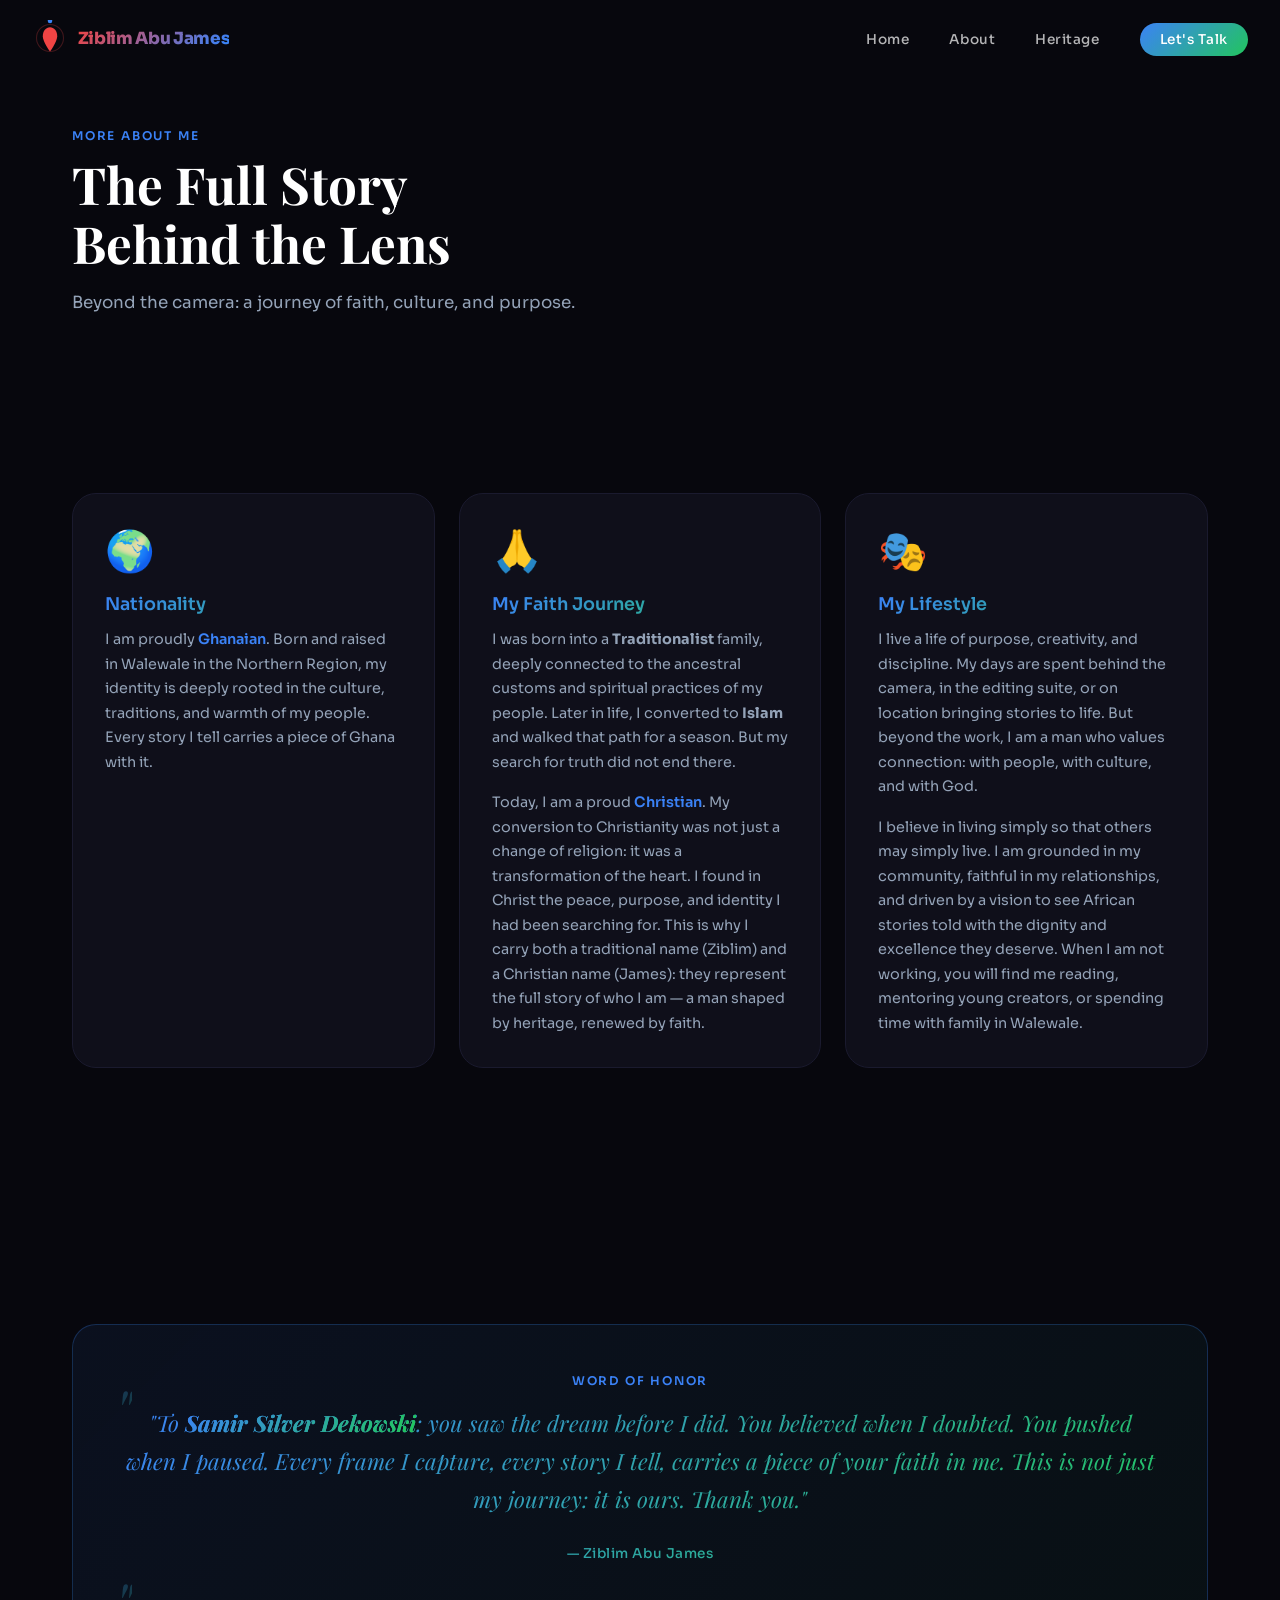
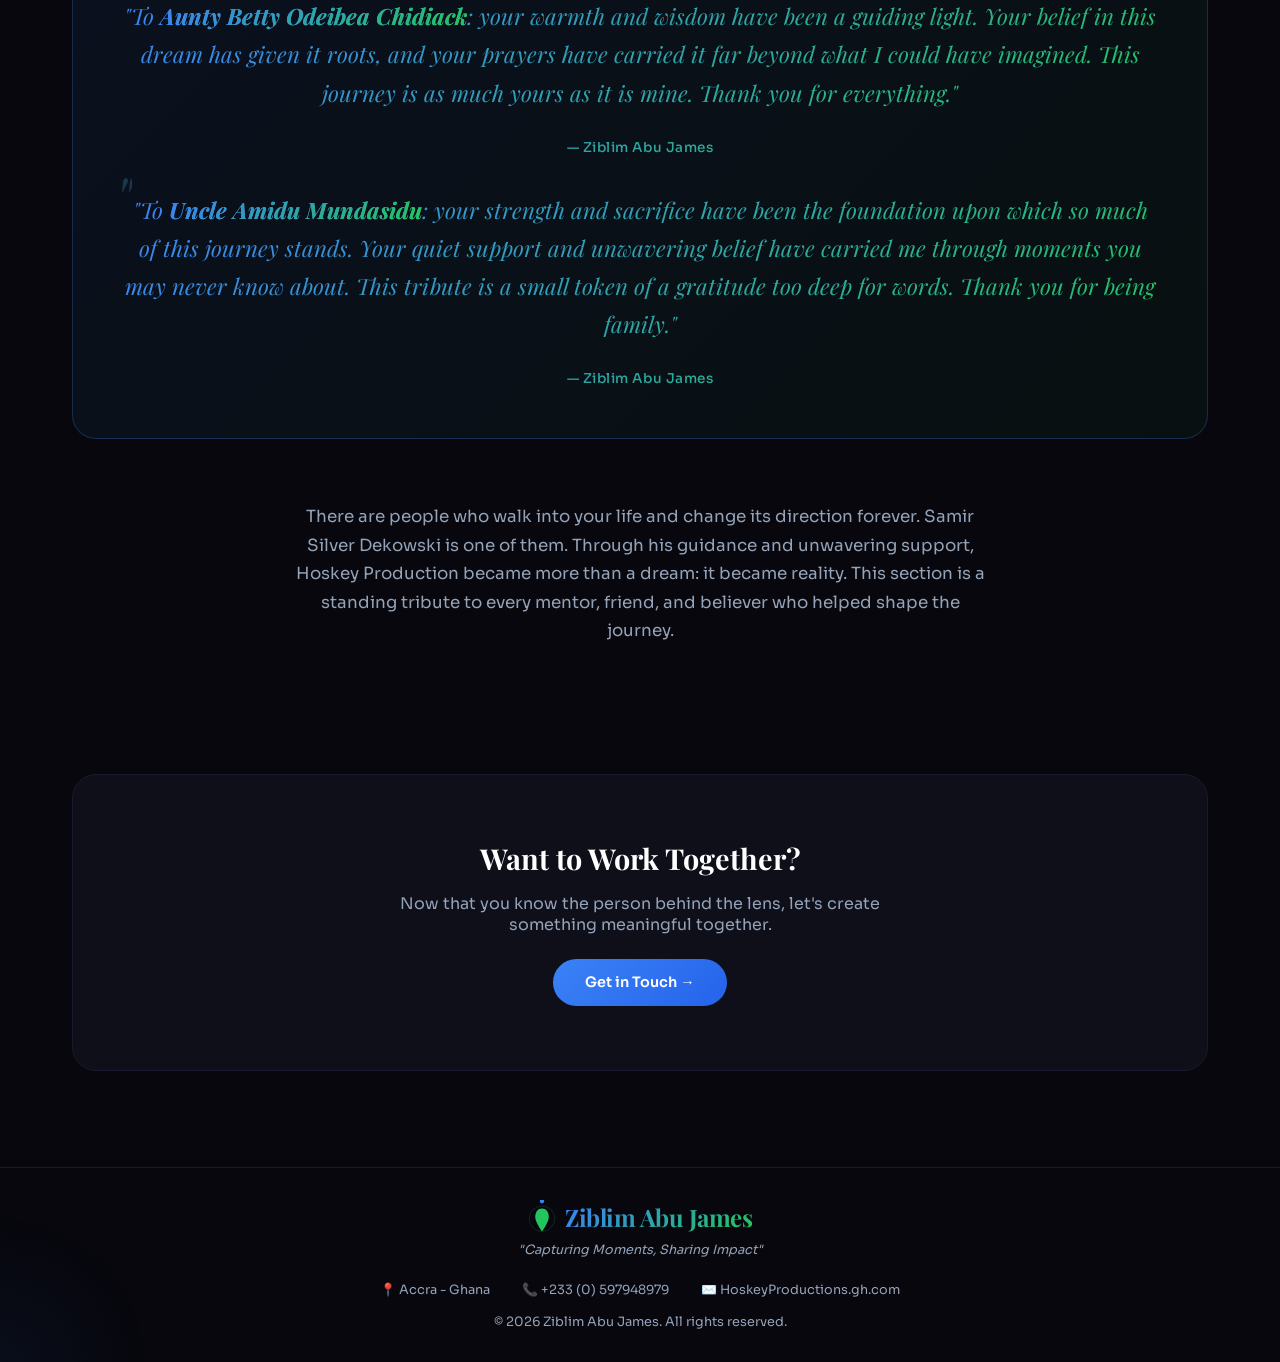
==== about.html @ c2a27b7a "Initial commit: Hoskey Portfolio - Ziblim Abu James" ====
<!doctype html>
<html lang="en">
  <head>
    <meta charset="UTF-8">
    <meta name="viewport" content="width=device-width, initial-scale=1.0">
    <title>More About Me — Ziblim Abu James</title>
    <link rel="preconnect" href="https://fonts.googleapis.com">
    <link rel="preconnect" href="https://fonts.gstatic.com" crossorigin>
    <link href="https://fonts.googleapis.com/css2?family=Sora:wght@300;400;500;600;700;800&family=Playfair+Display:ital,wght@0,400;0,500;0,600;0,700;0,800;1,500&display=swap" rel="stylesheet">
    <link rel="stylesheet" href="style.css">
  </head>
  <body>
    <nav id="navbar">
      <a href="index.html" class="rise-logo nav-logo">
        <svg viewBox="0 0 32 40" fill="none" xmlns="http://www.w3.org/2000/svg">
          <circle cx="16" cy="20" r="15" stroke="url(#g)" stroke-width="1.2" opacity="0.25"/>
          <path d="M16 35 C16 35 8 24 8 18 C8 12 11.5 8 16 8 C20.5 8 24 12 24 18 C24 24 16 35 16 35Z" fill="url(#g)"/>
          <path d="M16 8 L16 2" stroke="url(#g)" stroke-width="2" stroke-linecap="round"/>
          <circle cx="16" cy="1" r="2.5" fill="var(--brand-blue)"/>
          <defs>
            <linearGradient id="g" x1="16" y1="35" x2="16" y2="1">
              <stop offset="0%" stop-color="#1a1a2e" stop-opacity="0.3"/>
              <stop offset="40%" stop-color="#3b82f6" stop-opacity="0.6"/>
              <stop offset="80%" stop-color="#22c55e"/>
              <stop offset="100%" stop-color="#ef4444"/>
            </linearGradient>
          </defs>
        </svg>
        <span class="wordmark">Ziblim Abu James</span>
      </a>
      <ul class="nav-links" id="navLinks">
        <li><a href="index.html">Home</a></li>
        <li><a href="index.html#about">About</a></li>
        <li><a href="index.html#heritage">Heritage</a></li>
        <li><a href="index.html#contact" class="nav-cta">Let's Talk</a></li>
      </ul>
      <button class="hamburger" id="hamburger" aria-label="Menu">
        <span></span><span></span><span></span>
      </button>
    </nav>

    <section class="section" style="padding-top: 8rem">
      <div class="container">
        <p class="section-label reveal">More About Me</p>
        <h2 class="section-title reveal reveal-delay-1">
          The Full Story<br>Behind the Lens
        </h2>
        <p class="section-sub reveal reveal-delay-2">
          Beyond the camera: a journey of faith, culture, and purpose.
        </p>
      </div>
    </section>

    <section class="section pt-0">
      <div class="container">
        <div class="about-page-grid">
          <div class="about-page-card reveal">
            <div class="about-card-icon">🌍</div>
            <h3>Nationality</h3>
            <p>
              I am proudly <strong class="text-blue">Ghanaian</strong>. Born and
              raised in Walewale in the Northern Region, my identity is deeply
              rooted in the culture, traditions, and warmth of my people. Every
              story I tell carries a piece of Ghana with it.
            </p>
          </div>

          <div class="about-page-card reveal reveal-delay-1">
            <div class="about-card-icon">🙏</div>
            <h3>My Faith Journey</h3>
            <p>
              I was born into a <strong>Traditionalist</strong> family, deeply
              connected to the ancestral customs and spiritual practices of my
              people. Later in life, I converted to <strong>Islam</strong> and
              walked that path for a season. But my search for truth did not end
              there.
            </p>
            <p style="margin-top: 1rem">
              Today, I am a proud <strong class="text-blue">Christian</strong>.
              My conversion to Christianity was not just a change of religion: it
              was a transformation of the heart. I found in Christ the peace,
              purpose, and identity I had been searching for. This is why I carry
              both a traditional name (Ziblim) and a Christian name (James): they
              represent the full story of who I am — a man shaped by heritage,
              renewed by faith.
            </p>
          </div>

          <div class="about-page-card reveal reveal-delay-2">
            <div class="about-card-icon">🎭</div>
            <h3>My Lifestyle</h3>
            <p>
              I live a life of purpose, creativity, and discipline. My days are
              spent behind the camera, in the editing suite, or on location
              bringing stories to life. But beyond the work, I am a man who
              values connection: with people, with culture, and with God.
            </p>
            <p style="margin-top: 1rem">
              I believe in living simply so that others may simply live. I am
              grounded in my community, faithful in my relationships, and driven
              by a vision to see African stories told with the dignity and
              excellence they deserve. When I am not working, you will find me
              reading, mentoring young creators, or spending time with family in
              Walewale.
            </p>
          </div>
        </div>
      </div>
    </section>

    <section class="section honor-section">
      <div class="container">
        <div class="motto-banner reveal" style="border-color: rgba(59,130,246,0.25)">
          <p class="section-label" style="text-align:center;margin-bottom:1rem">Word of Honor</p>
          <blockquote>
            "To <span class="honor-highlight">Samir Silver Dekowski</span>: you saw the dream before I did. You
            believed when I doubted. You pushed when I paused. Every frame I
            capture, every story I tell, carries a piece of your faith in me.
            This is not just my journey: it is ours. Thank you."
            <cite style="margin-top:1.5rem">— Ziblim Abu James</cite>
          </blockquote>
          <blockquote style="margin-top:2rem">
            "To <span class="honor-highlight">Aunty Betty Odeibea Chidiack</span>: your warmth and wisdom
            have been a guiding light. Your belief in this dream has given it
            roots, and your prayers have carried it far beyond what I could
            have imagined. This journey is as much yours as it is mine.
            Thank you for everything."
            <cite style="margin-top:1.5rem">— Ziblim Abu James</cite>
          </blockquote>
          <blockquote style="margin-top:2rem">
            "To <span class="honor-highlight">Uncle Amidu Mundasidu</span>: your strength and sacrifice
            have been the foundation upon which so much of this journey stands.
            Your quiet support and unwavering belief have carried me through
            moments you may never know about. This tribute is a small token of
            a gratitude too deep for words. Thank you for being family."
            <cite style="margin-top:1.5rem">— Ziblim Abu James</cite>
          </blockquote>
        </div>
        <p class="section-sub" style="text-align:center;max-width:700px;margin:2rem auto 0">
          There are people who walk into your life and change its direction
          forever. Samir Silver Dekowski is one of them. Through his guidance
          and unwavering support, Hoskey Production became more than a dream:
          it became reality. This section is a standing tribute to every mentor,
          friend, and believer who helped shape the journey.
        </p>
      </div>
    </section>

    <section class="section pt-0">
      <div class="container">
        <div class="about-page-cta reveal">
          <h3>Want to Work Together?</h3>
          <p>
            Now that you know the person behind the lens, let's create
            something meaningful together.
          </p>
          <a href="index.html#contact" class="btn-primary" style="margin-top:1.5rem">Get in Touch →</a>
        </div>
      </div>
    </section>

    <footer>
      <div class="container">
        <div class="rise-logo rise-logo-footer flex-center mb-05">
          <svg viewBox="0 0 32 40" fill="none" xmlns="http://www.w3.org/2000/svg" style="width:28px;height:34px">
            <circle cx="16" cy="22" r="15" stroke="url(#gf)" stroke-width="1" opacity="0.2"/>
            <path d="M16 37 C16 37 8 26 8 20 C8 14 11.5 10 16 10 C20.5 10 24 14 24 20 C24 26 16 37 16 37Z" fill="url(#gf)"/>
            <path d="M16 10 L16 3" stroke="url(#gf)" stroke-width="2" stroke-linecap="round"/>
            <circle cx="16" cy="1.5" r="2.5" fill="var(--brand-blue)"/>
            <defs>
              <linearGradient id="gf" x1="16" y1="37" x2="16" y2="1.5">
                <stop offset="0%" stop-color="#1a1a2e"/>
                <stop offset="40%" stop-color="#3b82f6" stop-opacity="0.6"/>
                <stop offset="100%" stop-color="#22c55e"/>
              </linearGradient>
            </defs>
          </svg>
          <span class="wordmark">Ziblim Abu James</span>
        </div>
        <p style="font-style:italic;color:var(--text-muted);margin-bottom:1.5rem">"Capturing Moments, Sharing Impact"</p>
        <p style="display:flex;justify-content:center;gap:2rem;flex-wrap:wrap;margin-bottom:1rem">
          <span>📍 Accra - Ghana</span>
          <span>📞 +233 (0) 597948979</span>
          <span>✉️ HoskeyProductions.gh.com</span>
        </p>
        <p>© 2026 Ziblim Abu James. All rights reserved.</p>
      </div>
    </footer>

    <div class="cursor-glow" id="cursorGlow"></div>
    <script src="script.js"></script>
  </body>
</html>
---- style.css ----
* {
  margin: 0;
  padding: 0;
  box-sizing: border-box;
}
html {
  scroll-behavior: smooth;
  overflow-x: hidden;
}
body {
  font-family: "Sora", sans-serif;
  background: #07070d;
  color: #ffffff;
  overflow-x: hidden;
  -webkit-font-smoothing: antialiased;
}

:root {
  --brand-red: #ef4444;
  --brand-green: #22c55e;
  --brand-blue: #3b82f6;
  --accent: var(--brand-blue);
  --bg: #07070d;
  --card: #0f0f1a;
  --card-border: #1a1a2e;
  --text: #ffffff;
  --text-muted: #94a3b8;
}

::selection {
  background: rgba(59, 130, 246, 0.3);
  color: #fff;
}

.rise-logo {
  display: inline-flex;
  align-items: center;
  gap: 0.6rem;
  text-decoration: none;
}
.rise-logo svg {
  width: 36px;
  height: 36px;
  flex-shrink: 0;
}
.rise-logo .wordmark {
  font-weight: 800;
  font-size: 1.05rem;
  letter-spacing: -0.02em;
  background: linear-gradient(
    135deg,
    var(--brand-red),
    var(--brand-blue),
    var(--brand-green)
  );
  background-size: 200% 100%;
  -webkit-background-clip: text;
  -webkit-text-fill-color: transparent;
  animation: gradientShift 6s ease infinite;
}
.rise-logo-footer svg {
  width: 40px;
  height: 40px;
}
.rise-logo-footer .wordmark {
  font-size: 1.5rem;
  font-family: "Playfair Display", sans-serif;
  font-weight: 700;
  background: linear-gradient(135deg, var(--brand-blue), var(--brand-green));
  -webkit-background-clip: text;
  -webkit-text-fill-color: transparent;
}

::-webkit-scrollbar {
  width: 6px;
}
::-webkit-scrollbar-track {
  background: var(--bg);
}
::-webkit-scrollbar-thumb {
  background: var(--brand-blue);
  border-radius: 3px;
}

.container {
  width: 100%;
  max-width: 1200px;
  margin: 0 auto;
  padding: 0 2rem;
}

nav {
  position: fixed;
  top: 0;
  left: 0;
  right: 0;
  z-index: 1000;
  padding: 1.25rem 2rem;
  display: flex;
  align-items: center;
  justify-content: space-between;
  transition:
    background 0.4s ease,
    padding 0.4s ease,
    backdrop-filter 0.4s ease;
}
nav.scrolled {
  background: rgba(7, 7, 13, 0.92);
  backdrop-filter: blur(16px);
  padding: 0.85rem 2rem;
  box-shadow: 0 1px 0 rgba(255, 255, 255, 0.06);
}
.nav-logo {
  text-decoration: none;
}
.nav-links {
  display: flex;
  gap: 2.5rem;
  list-style: none;
  align-items: center;
}
.nav-links a {
  color: rgba(255, 255, 255, 0.7);
  text-decoration: none;
  font-size: 0.85rem;
  font-weight: 500;
  letter-spacing: 0.04em;
  transition: color 0.3s ease;
  position: relative;
}
.nav-links a::after {
  content: "";
  position: absolute;
  left: 0;
  bottom: -4px;
  width: 0;
  height: 2px;
  background: linear-gradient(
    90deg,
    var(--brand-red),
    var(--brand-blue),
    var(--brand-green)
  );
  transition: width 0.3s ease;
  border-radius: 2px;
}
.nav-links a:hover {
  color: #ffffff;
}
.nav-links a:hover::after {
  width: 100%;
}
.nav-cta {
  background: linear-gradient(135deg, var(--brand-blue), var(--brand-green));
  color: #ffffff !important;
  padding: 0.5rem 1.25rem;
  border-radius: 100px;
  font-weight: 600;
  font-size: 0.8rem;
  transition:
    transform 0.3s ease,
    box-shadow 0.3s ease;
}
.nav-cta:hover {
  transform: scale(1.05);
  box-shadow: 0 8px 32px rgba(59, 130, 246, 0.35);
}
.nav-cta::after {
  display: none !important;
}
.hamburger {
  display: none;
  flex-direction: column;
  gap: 5px;
  cursor: pointer;
  background: none;
  border: none;
  padding: 4px;
}
.hamburger span {
  width: 24px;
  height: 2px;
  background: #ffffff;
  border-radius: 2px;
  transition:
    transform 0.3s ease,
    opacity 0.3s ease;
}
.hamburger.open span:nth-child(1) {
  transform: translateY(7px) rotate(45deg);
}
.hamburger.open span:nth-child(2) {
  opacity: 0;
}
.hamburger.open span:nth-child(3) {
  transform: translateY(-7px) rotate(-45deg);
}

.hero {
  min-height: 100vh;
  display: flex;
  align-items: center;
  position: relative;
  overflow: hidden;
}
.hero::before {
  content: "";
  position: absolute;
  inset: 0;
  background:
    radial-gradient(
      circle at 70% 30%,
      rgba(239, 68, 68, 0.08) 0%,
      transparent 50%
    ),
    radial-gradient(
      circle at 30% 60%,
      rgba(34, 197, 94, 0.06) 0%,
      transparent 50%
    ),
    radial-gradient(
      circle at 50% 80%,
      rgba(59, 130, 246, 0.08) 0%,
      transparent 50%
    );
  pointer-events: none;
}
.hero-grid {
  position: absolute;
  inset: 0;
  overflow: hidden;
  pointer-events: none;
}
.hero-grid::before {
  content: "";
  position: absolute;
  top: 0;
  left: 0;
  right: 0;
  bottom: 0;
  background-image:
    linear-gradient(rgba(255, 255, 255, 0.02) 1px, transparent 1px),
    linear-gradient(90deg, rgba(255, 255, 255, 0.02) 1px, transparent 1px);
  background-size: 60px 60px;
}
.hero-bg-img {
  position: absolute;
  inset: 0;
  z-index: 0;
  background-size: cover;
  background-position: center;
  will-change: transform;
}
.hero-bg-img::after {
  content: "";
  position: absolute;
  inset: 0;
  background: radial-gradient(
    ellipse at center,
    transparent 25%,
    rgba(7, 7, 13, 0.9) 100%
  );
}
.hero-content {
  position: relative;
  z-index: 3;
  max-width: 1050px;
  padding: 4rem 3.5rem 3rem;
  backdrop-filter: blur(12px);
  -webkit-backdrop-filter: blur(12px);
  border-radius: 2rem;
  background: rgba(7, 7, 13, 0.15);
  border: 1px solid rgba(255, 255, 255, 0.08);
  margin: 5rem auto 0;
}
.hero-badge {
  display: inline-flex;
  align-items: center;
  gap: 0.5rem;
  background: rgba(239, 68, 68, 0.1);
  border: 1px solid rgba(239, 68, 68, 0.25);
  padding: 0.4rem 1rem;
  border-radius: 100px;
  font-size: 0.8rem;
  color: var(--brand-red);
  font-weight: 500;
  letter-spacing: 0.06em;
  margin-bottom: 2rem;
  animation: floatBadge 4s ease-in-out infinite;
}
.hero-badge span {
  width: 6px;
  height: 6px;
  background: var(--brand-red);
  border-radius: 50%;
}
.hero h1 {
  font-family: "Playfair Display", sans-serif;
  font-size: clamp(3rem, 7vw, 5.5rem);
  font-weight: 700;
  line-height: 1.08;
  margin-bottom: 1.5rem;
}
.hero h1 .highlight {
  background: linear-gradient(
    135deg,
    var(--brand-blue),
    var(--brand-green),
    var(--brand-red)
  );
  background-size: 200% 100%;
  -webkit-background-clip: text;
  -webkit-text-fill-color: transparent;
  animation: gradientShift 6s ease infinite;
}
.hero p {
  color: var(--text-muted);
  line-height: 1.7;
  max-width: 640px;
  margin-bottom: 2.5rem;
}
.hero-description {
  font-size: clamp(1.3rem, 2.5vw, 1.8rem);
  font-weight: 600;
  min-height: 3rem;
  color: #ffffff;
}
.hero-description + .hero-tagline {
  margin-top: 0.75rem;
}
.hero .hero-tagline {
  font-size: clamp(0.9rem, 1.3vw, 1rem);
  color: #ffffff;
  min-height: 1.5rem;
}

.hero-buttons {
  display: flex;
  gap: 1rem;
  flex-wrap: wrap;
  margin-top: 0.75rem;
}
.btn-primary {
  display: inline-flex;
  align-items: center;
  gap: 0.5rem;
  background: linear-gradient(135deg, var(--brand-blue), #2563eb);
  color: #ffffff;
  padding: 0.9rem 2rem;
  border-radius: 100px;
  font-weight: 600;
  font-size: 0.9rem;
  text-decoration: none;
  transition:
    transform 0.3s ease,
    box-shadow 0.3s ease;
  border: none;
  cursor: pointer;
}
.btn-primary:hover {
  transform: translateY(-2px);
  box-shadow: 0 12px 40px rgba(59, 130, 246, 0.35);
}
.btn-green {
  display: inline-flex;
  align-items: center;
  gap: 0.5rem;
  background: linear-gradient(135deg, var(--brand-green), #16a34a);
  color: #ffffff;
  padding: 0.9rem 2rem;
  border-radius: 100px;
  font-weight: 600;
  font-size: 0.9rem;
  text-decoration: none;
  transition:
    transform 0.3s ease,
    box-shadow 0.3s ease;
  border: none;
  cursor: pointer;
}
.btn-green:hover {
  transform: translateY(-2px);
  box-shadow: 0 12px 40px rgba(34, 197, 94, 0.35);
}
.btn-outline {
  display: inline-flex;
  align-items: center;
  gap: 0.5rem;
  background: transparent;
  color: #ffffff;
  padding: 0.9rem 2rem;
  border-radius: 100px;
  font-weight: 500;
  font-size: 0.9rem;
  text-decoration: none;
  border: 1px solid rgba(255, 255, 255, 0.15);
  transition:
    border-color 0.3s ease,
    background 0.3s ease;
  cursor: pointer;
}
.btn-outline:hover {
  border-color: var(--brand-blue);
  background: rgba(59, 130, 246, 0.08);
}
.hero-stats {
  display: flex;
  gap: 3rem;
  margin-top: 3.5rem;
  padding-top: 2rem;
  border-top: 1px solid rgba(255, 255, 255, 0.06);
}
.hero-stat h2 {
  font-size: 2rem;
  font-weight: 700;
  background: linear-gradient(135deg, var(--brand-blue), var(--brand-green));
  -webkit-background-clip: text;
  -webkit-text-fill-color: transparent;
}
.hero-stat p {
  font-size: 0.8rem;
  color: var(--text-muted);
  margin-bottom: 0;
  text-transform: uppercase;
  letter-spacing: 0.06em;
}

.scroll-indicator {
  position: absolute;
  bottom: 2.5rem;
  left: 50%;
  transform: translateX(-50%);
  display: flex;
  flex-direction: column;
  align-items: center;
  gap: 0.5rem;
  color: rgba(255, 255, 255, 0.3);
  font-size: 0.7rem;
  letter-spacing: 0.1em;
  text-transform: uppercase;
}
.scroll-line {
  width: 1px;
  height: 40px;
  background: linear-gradient(to bottom, var(--brand-blue), transparent);
}

.section {
  padding: 6rem 0;
  position: relative;
}
.section-label {
  font-size: 0.75rem;
  font-weight: 600;
  letter-spacing: 0.15em;
  text-transform: uppercase;
  color: var(--brand-blue);
  margin-bottom: 0.75rem;
}
.section-title {
  font-family: "Playfair Display", sans-serif;
  font-size: clamp(2.2rem, 4vw, 3.2rem);
  font-weight: 700;
  margin-bottom: 1rem;
  line-height: 1.15;
}
.section-sub {
  color: var(--text-muted);
  font-size: 1.05rem;
  max-width: 600px;
  line-height: 1.7;
  margin-bottom: 3rem;
}

.about-grid {
  display: grid;
  grid-template-columns: 1fr 1fr;
  gap: 4rem;
  align-items: center;
}
.about-visual {
  position: relative;
  aspect-ratio: 4/5;
  background: radial-gradient(
    circle at center,
    rgba(59, 130, 246, 0.08),
    transparent
  );
  border-radius: 1.5rem;
  border: 1px solid var(--card-border);
  overflow: hidden;
  display: flex;
  align-items: center;
  justify-content: center;
}
.about-visual img {
  width: 100%;
  height: 100%;
  object-fit: cover;
}
.about-visual .overlay {
  position: absolute;
  inset: 0;
  background: linear-gradient(135deg, rgba(7, 7, 13, 0.6), rgba(7, 7, 13, 0.2));
}
@keyframes ringPulse {
  0%,
  100% {
    transform: scale(0.95);
    opacity: 0.5;
  }
  50% {
    transform: scale(1.05);
    opacity: 0.8;
  }
}
.about-text h3 {
  font-family: "Playfair Display", sans-serif;
  font-size: 1.6rem;
  margin-bottom: 1rem;
  background: linear-gradient(135deg, var(--brand-blue), var(--brand-green));
  -webkit-background-clip: text;
  -webkit-text-fill-color: transparent;
}
.about-text p {
  color: var(--text-muted);
  line-height: 1.8;
  margin-bottom: 1rem;
  font-size: 0.95rem;
}
.about-values {
  display: grid;
  grid-template-columns: 1fr 1fr;
  gap: 1rem;
  margin-top: 2rem;
}
.value-item {
  background: var(--card);
  border: 1px solid var(--card-border);
  padding: 1rem 1.25rem;
  border-radius: 1rem;
  transition: border-color 0.3s ease;
}
.value-item:nth-child(1):hover {
  border-color: rgba(239, 68, 68, 0.3);
}
.value-item:nth-child(2):hover {
  border-color: rgba(59, 130, 246, 0.3);
}
.value-item:nth-child(3):hover {
  border-color: rgba(34, 197, 94, 0.3);
}
.value-item:nth-child(4):hover {
  border-color: rgba(239, 68, 68, 0.3);
}
.value-item h4 {
  font-size: 0.85rem;
  color: var(--brand-blue);
  margin-bottom: 0.25rem;
}
.value-item p {
  font-size: 0.8rem;
  color: var(--text-muted);
  margin: 0;
}

.motto-banner {
  background: linear-gradient(
    135deg,
    rgba(59, 130, 246, 0.08),
    rgba(34, 197, 94, 0.05)
  );
  border: 1px solid rgba(59, 130, 246, 0.15);
  border-radius: 1.5rem;
  padding: 3rem;
  text-align: center;
  margin: 4rem 0;
}
.motto-banner blockquote {
  font-family: "Playfair Display", sans-serif;
  font-size: clamp(1.5rem, 3vw, 2.2rem);
  font-style: italic;
  background: linear-gradient(135deg, var(--brand-blue), var(--brand-green));
  -webkit-background-clip: text;
  -webkit-text-fill-color: transparent;
  line-height: 1.4;
}
.motto-banner cite {
  display: block;
  margin-top: 1rem;
  font-style: normal;
  font-size: 0.85rem;
  color: var(--text-muted);
  font-family: "Sora", sans-serif;
}

.friendship-bg {
  position: absolute;
  inset: 0;
  background-size: cover;
  background-position: center;
  opacity: 1;
}
.friendship-overlay {
  position: absolute;
  inset: 0;
  background: linear-gradient(
    180deg,
    var(--bg) 0%,
    transparent 30%,
    transparent 70%,
    var(--bg) 100%
  );
}
.friendship-content {
  position: relative;
  z-index: 2;
}
.friendship-grid {
  display: grid;
  grid-template-columns: repeat(3, 1fr);
  gap: 1.5rem;
  margin-top: 2rem;
}
.friendship-card {
  background: var(--card);
  border: 1px solid var(--card-border);
  border-radius: 1.25rem;
  padding: 2rem;
  text-align: center;
  transition:
    transform 0.3s ease,
    border-color 0.3s ease;
}
.friendship-card:nth-child(1):hover {
  border-color: rgba(239, 68, 68, 0.3);
}
.friendship-card:nth-child(2):hover {
  border-color: rgba(59, 130, 246, 0.3);
}
.friendship-card:nth-child(3):hover {
  border-color: rgba(34, 197, 94, 0.3);
}
.friendship-card:hover {
  transform: translateY(-4px);
}
.friendship-card .icon {
  font-size: 2.5rem;
  margin-bottom: 1rem;
}
.friendship-card h4 {
  font-size: 1.05rem;
  color: var(--brand-blue);
  margin-bottom: 0.5rem;
}
.friendship-card p {
  color: var(--text-muted);
  font-size: 0.85rem;
  line-height: 1.6;
}

.timeline {
  position: relative;
  padding-left: 2rem;
}
.timeline::before {
  content: "";
  position: absolute;
  left: 0;
  top: 0;
  bottom: 0;
  width: 1px;
  background: linear-gradient(
    to bottom,
    var(--brand-blue),
    rgba(59, 130, 246, 0.1)
  );
}
.timeline-item {
  position: relative;
  padding-bottom: 2.5rem;
  padding-left: 2rem;
}
.timeline-item::before {
  content: "";
  position: absolute;
  left: -2.5rem;
  top: 0.25rem;
  width: 12px;
  height: 12px;
  border-radius: 50%;
  background: var(--brand-blue);
  border: 3px solid var(--bg);
}
.timeline-item .year {
  font-size: 0.7rem;
  font-weight: 600;
  letter-spacing: 0.12em;
  text-transform: uppercase;
  color: var(--brand-blue);
  margin-bottom: 0.25rem;
}
.timeline-item h3 {
  font-size: 1.1rem;
  font-weight: 600;
  margin-bottom: 0.3rem;
}
.timeline-item p {
  color: var(--text-muted);
  font-size: 0.9rem;
  line-height: 1.6;
}

.journey-grid {
  display: grid;
  grid-template-columns: 1fr 1fr;
  gap: 2rem;
  margin-top: 2rem;
}
.journey-card {
  background: var(--card);
  border: 1px solid var(--card-border);
  border-radius: 1.25rem;
  padding: 1.5rem;
}
.journey-card .label {
  font-size: 0.7rem;
  text-transform: uppercase;
  letter-spacing: 0.1em;
  color: var(--brand-blue);
  font-weight: 600;
  margin-bottom: 0.75rem;
}
.journey-card h4 {
  font-size: 1rem;
  margin-bottom: 0.4rem;
}
.journey-card p {
  color: var(--text-muted);
  font-size: 0.85rem;
  line-height: 1.6;
}
.place-tag {
  display: inline-block;
  background: rgba(59, 130, 246, 0.1);
  color: var(--brand-blue);
  padding: 0.25rem 0.75rem;
  border-radius: 100px;
  font-size: 0.75rem;
  font-weight: 500;
  margin: 0.2rem;
}

.services-grid {
  display: grid;
  grid-template-columns: repeat(3, 1fr);
  gap: 1.5rem;
}
.service-card {
  background: var(--card);
  border: 1px solid var(--card-border);
  border-radius: 1.25rem;
  padding: 2rem;
  transition:
    transform 0.3s ease,
    border-color 0.3s ease,
    box-shadow 0.3s ease;
}
.service-card:nth-child(1):hover {
  border-color: rgba(239, 68, 68, 0.3);
}
.service-card:nth-child(2):hover {
  border-color: rgba(59, 130, 246, 0.3);
}
.service-card:nth-child(3):hover {
  border-color: rgba(34, 197, 94, 0.3);
}
.service-card:nth-child(4):hover {
  border-color: rgba(239, 68, 68, 0.3);
}
.service-card:nth-child(5):hover {
  border-color: rgba(59, 130, 246, 0.3);
}
.service-card:nth-child(6):hover {
  border-color: rgba(34, 197, 94, 0.3);
}
.service-card:hover {
  transform: translateY(-4px);
  box-shadow: 0 20px 60px rgba(0, 0, 0, 0.3);
}
.service-icon {
  width: 48px;
  height: 48px;
  border-radius: 12px;
  display: flex;
  align-items: center;
  justify-content: center;
  font-size: 1.3rem;
  margin-bottom: 1.25rem;
}
.service-card h3 {
  font-size: 1rem;
  font-weight: 600;
  margin-bottom: 0.6rem;
}
.service-card p {
  color: var(--text-muted);
  font-size: 0.85rem;
  line-height: 1.65;
}
.service-card ul {
  list-style: none;
  margin-top: 1rem;
}
.service-card ul li {
  font-size: 0.8rem;
  color: var(--text-muted);
  padding: 0.3rem 0;
  display: flex;
  align-items: center;
  gap: 0.5rem;
}
.service-card ul li::before {
  content: "\25B8";
  color: var(--brand-blue);
  font-weight: 700;
}

.skills-grid {
  display: grid;
  grid-template-columns: repeat(4, 1fr);
  gap: 1rem;
}
.skill-item {
  background: var(--card);
  border: 1px solid var(--card-border);
  border-radius: 1rem;
  padding: 1.25rem;
  text-align: center;
  transition:
    border-color 0.3s ease,
    transform 0.3s ease;
}
.skill-item:nth-child(1):hover {
  border-color: rgba(239, 68, 68, 0.3);
}
.skill-item:nth-child(2):hover {
  border-color: rgba(59, 130, 246, 0.3);
}
.skill-item:nth-child(3):hover {
  border-color: rgba(34, 197, 94, 0.3);
}
.skill-item:nth-child(4):hover {
  border-color: rgba(239, 68, 68, 0.3);
}
.skill-item:nth-child(5):hover {
  border-color: rgba(59, 130, 246, 0.3);
}
.skill-item:nth-child(6):hover {
  border-color: rgba(34, 197, 94, 0.3);
}
.skill-item:nth-child(7):hover {
  border-color: rgba(239, 68, 68, 0.3);
}
.skill-item:nth-child(8):hover {
  border-color: rgba(59, 130, 246, 0.3);
}
.skill-item:hover {
  transform: translateY(-2px);
}
.skill-icon {
  font-size: 1.8rem;
  margin-bottom: 0.5rem;
}
.skill-item h3 {
  font-size: 0.8rem;
  font-weight: 600;
}
.skill-item p {
  font-size: 0.7rem;
  color: var(--text-muted);
  margin-top: 0.2rem;
}

.parallax-section {
  position: relative;
  overflow: hidden;
  background-attachment: fixed;
  background-size: cover;
  background-position: center;
}
.parallax-section .parallax-overlay {
  position: absolute;
  inset: 0;
  background: linear-gradient(
    135deg,
    rgba(7, 7, 13, 0.85),
    rgba(7, 7, 13, 0.5)
  );
  z-index: 1;
}
.parallax-section > .container {
  position: relative;
  z-index: 2;
}

.vignette {
  position: absolute;
  inset: 0;
  pointer-events: none;
  z-index: 2;
  background: radial-gradient(
    ellipse at center,
    transparent 45%,
    rgba(7, 7, 13, 0.75) 100%
  );
}
.vignette-light {
  background: radial-gradient(
    ellipse at center,
    transparent 50%,
    rgba(7, 7, 13, 0.5) 100%
  );
}

.img-fix {
  filter: contrast(1.08) brightness(1.03) saturate(1.1);
  -webkit-filter: contrast(1.08) brightness(1.03) saturate(1.1);
}

.projects-grid {
  display: grid;
  gap: 2rem;
  margin-top: 2rem;
}
.project-card {
  position: relative;
  border-radius: 1.5rem;
  overflow: hidden;
  min-height: 400px;
  display: flex;
  align-items: flex-end;
  background-size: cover;
  background-position: center;
  transition: transform 0.4s ease;
}
.project-card:hover {
  transform: scale(1.01);
}
.project-card .project-overlay {
  position: absolute;
  inset: 0;
  background: linear-gradient(
    180deg,
    transparent 30%,
    rgba(7, 7, 13, 0.92) 100%
  );
  z-index: 1;
}
.project-card .project-content {
  position: relative;
  z-index: 2;
  padding: 3rem;
  width: 100%;
}
.project-card .project-tag {
  display: inline-block;
  background: rgba(59, 130, 246, 0.15);
  color: var(--brand-blue);
  padding: 0.3rem 0.8rem;
  border-radius: 100px;
  font-size: 0.7rem;
  font-weight: 600;
  letter-spacing: 0.06em;
  text-transform: uppercase;
  margin-bottom: 0.75rem;
}
.project-card h3 {
  font-family: "Playfair Display", sans-serif;
  font-size: clamp(1.5rem, 2.5vw, 2rem);
  color: #ffffff;
  margin-bottom: 0.5rem;
}
.project-card p {
  color: rgba(255, 255, 255, 0.7);
  font-size: 0.9rem;
  max-width: 600px;
  line-height: 1.6;
  margin-bottom: 1.25rem;
}
.project-stats {
  display: flex;
  gap: 2rem;
  margin-top: 1rem;
  padding-top: 1rem;
  border-top: 1px solid rgba(255, 255, 255, 0.1);
}
.project-stats span {
  font-size: 0.8rem;
  color: rgba(255, 255, 255, 0.5);
}
.project-stats strong {
  background: linear-gradient(135deg, var(--brand-blue), var(--brand-green));
  -webkit-background-clip: text;
  -webkit-text-fill-color: transparent;
  font-size: 1rem;
}

.company-card {
  background: linear-gradient(135deg, #0f0f1a, #141428);
  border: 1px solid var(--card-border);
  border-radius: 1.5rem;
  padding: 3rem;
  margin-top: 3rem;
  display: grid;
  grid-template-columns: 1fr 1fr;
  gap: 3rem;
  align-items: center;
}
.company-card h3 {
  font-family: "Playfair Display", sans-serif;
  font-size: 1.8rem;
  margin-bottom: 1rem;
}
.company-card h3 span {
  background: linear-gradient(135deg, var(--brand-blue), var(--brand-green));
  -webkit-background-clip: text;
  -webkit-text-fill-color: transparent;
}
.company-card p {
  color: var(--text-muted);
  line-height: 1.7;
  font-size: 0.9rem;
}
.company-details {
  display: grid;
  grid-template-columns: 1fr 1fr;
  gap: 1rem;
  margin-top: 1.5rem;
}
.company-detail span {
  font-size: 0.7rem;
  color: var(--text-muted);
  text-transform: uppercase;
  letter-spacing: 0.06em;
}
.company-detail p {
  font-size: 0.9rem;
  color: #ffffff;
  margin: 0;
  font-weight: 500;
}
.company-logo-placeholder {
  display: flex;
  align-items: center;
  justify-content: center;
  gap: 1.25rem;
  background: rgba(59, 130, 246, 0.05);
  border-radius: 1rem;
  padding: 2rem;
  border: 1px solid var(--card-border);
}

.contact-grid {
  display: grid;
  grid-template-columns: 1fr 1fr;
  gap: 3rem;
}
.contact-info h3 {
  font-size: 1.3rem;
  margin-bottom: 1.5rem;
}
.contact-item {
  display: flex;
  gap: 1rem;
  margin-bottom: 1.25rem;
}
.contact-icon {
  width: 44px;
  height: 44px;
  min-width: 44px;
  border-radius: 12px;
  background: var(--card);
  border: 1px solid var(--card-border);
  display: flex;
  align-items: center;
  justify-content: center;
  font-size: 1.1rem;
  transition: border-color 0.3s ease;
}
.contact-item:nth-child(1) .contact-icon:hover {
  border-color: rgba(239, 68, 68, 0.3);
}
.contact-item:nth-child(2) .contact-icon:hover {
  border-color: rgba(59, 130, 246, 0.3);
}
.contact-item:nth-child(3) .contact-icon:hover {
  border-color: rgba(34, 197, 94, 0.3);
}
.contact-item:nth-child(4) .contact-icon:hover {
  border-color: rgba(239, 68, 68, 0.3);
}
.contact-item h4 {
  font-size: 0.8rem;
  color: var(--text-muted);
  font-weight: 400;
}
.contact-item p {
  font-size: 0.95rem;
  font-weight: 500;
}
.social-links {
  display: flex;
  gap: 0.75rem;
  margin-top: 2rem;
}
.social-link {
  width: 44px;
  height: 44px;
  border-radius: 50%;
  background: var(--card);
  border: 1px solid var(--card-border);
  display: flex;
  align-items: center;
  justify-content: center;
  text-decoration: none;
  color: var(--text-muted);
  font-size: 1.1rem;
  transition:
    border-color 0.3s ease,
    color 0.3s ease,
    transform 0.3s ease;
}
.social-link:nth-child(1):hover {
  border-color: var(--brand-red);
  color: var(--brand-red);
}
.social-link:nth-child(2):hover {
  border-color: var(--brand-red);
  color: var(--brand-red);
}
.social-link:nth-child(3):hover {
  border-color: var(--brand-blue);
  color: var(--brand-blue);
}
.social-link:nth-child(4):hover {
  border-color: var(--brand-green);
  color: var(--brand-green);
}
.social-link:nth-child(5):hover {
  border-color: var(--brand-blue);
  color: var(--brand-blue);
}
.social-link:nth-child(6):hover {
  border-color: var(--brand-red);
  color: var(--brand-red);
}
.social-link:hover {
  transform: translateY(-3px);
}

.contact-form {
  background: var(--card);
  border: 1px solid var(--card-border);
  border-radius: 1.25rem;
  padding: 2rem;
}
.form-group {
  margin-bottom: 1.25rem;
}
.form-group label {
  display: block;
  font-size: 0.8rem;
  font-weight: 500;
  margin-bottom: 0.4rem;
  color: var(--text-muted);
}
.form-group input,
.form-group textarea {
  width: 100%;
  padding: 0.8rem 1rem;
  border-radius: 0.75rem;
  background: rgba(255, 255, 255, 0.04);
  border: 1px solid var(--card-border);
  color: #ffffff;
  font-family: "Sora", sans-serif;
  font-size: 0.9rem;
  transition: border-color 0.3s ease;
  outline: none;
}
.form-group input:focus,
.form-group textarea:focus {
  border-color: var(--brand-blue);
}
.form-group textarea {
  min-height: 120px;
  resize: vertical;
}

footer {
  border-top: 1px solid var(--card-border);
  padding: 2rem 0;
  text-align: center;
  color: var(--text-muted);
  font-size: 0.8rem;
}
footer .brand-accent {
  background: linear-gradient(135deg, var(--brand-blue), var(--brand-green));
  -webkit-background-clip: text;
  -webkit-text-fill-color: transparent;
}

.expand-btn {
  display: inline-flex;
  align-items: center;
  gap: 0.5rem;
  background: transparent;
  color: var(--brand-blue);
  border: 1px solid rgba(59, 130, 246, 0.3);
  padding: 0.6rem 1.25rem;
  border-radius: 100px;
  font-weight: 500;
  font-size: 0.85rem;
  cursor: pointer;
  transition: all 0.3s ease;
  font-family: "Sora", sans-serif;
}
.expand-btn:hover {
  background: rgba(59, 130, 246, 0.1);
  border-color: var(--brand-blue);
}
.expand-btn .arrow {
  display: inline-block;
  transition: transform 0.3s ease;
}
.expand-btn.active .arrow {
  transform: rotate(180deg);
}
.expand-content {
  max-height: 0;
  overflow: hidden;
  transition:
    max-height 0.5s cubic-bezier(0.22, 1, 0.36, 1),
    opacity 0.4s ease,
    margin 0.4s ease;
  opacity: 0;
  margin-top: 0;
}
.expand-content.open {
  max-height: 2000px;
  opacity: 1;
  margin-top: 1.5rem;
}
.expand-content p {
  color: var(--text-muted);
  line-height: 1.8;
  margin-bottom: 1rem;
  font-size: 0.95rem;
}

.backdrop-card {
  background: rgba(7, 7, 13, 0.55);
  backdrop-filter: blur(14px);
  -webkit-backdrop-filter: blur(14px);
  border: 1px solid rgba(255, 255, 255, 0.06);
  border-radius: 1.5rem;
  padding: 2.5rem;
}

.heritage-section {
  position: relative;
  overflow: hidden;
}
.heritage-section::before {
  content: "";
  position: absolute;
  inset: 0;
  background:
    radial-gradient(
      ellipse at 20% 50%,
      rgba(239, 68, 68, 0.06) 0%,
      transparent 50%
    ),
    radial-gradient(
      ellipse at 80% 30%,
      rgba(59, 130, 246, 0.06) 0%,
      transparent 50%
    ),
    radial-gradient(
      ellipse at 50% 80%,
      rgba(34, 197, 94, 0.06) 0%,
      transparent 50%
    );
  pointer-events: none;
}
.heritage-grid {
  display: grid;
  grid-template-columns: 1fr 1fr;
  gap: 3rem;
  align-items: center;
}
.heritage-card {
  background: var(--card);
  border: 1px solid var(--card-border);
  border-radius: 1.5rem;
  padding: 2.5rem;
  position: relative;
  overflow: hidden;
}
.heritage-card::before {
  content: "";
  position: absolute;
  top: 0;
  left: 0;
  right: 0;
  height: 3px;
  background: linear-gradient(
    90deg,
    var(--brand-red),
    var(--brand-blue),
    var(--brand-green)
  );
}
.heritage-card h3 {
  font-family: "Playfair Display", sans-serif;
  font-size: 1.4rem;
  margin-bottom: 1rem;
}
.heritage-highlight {
  background: linear-gradient(135deg, var(--brand-blue), var(--brand-green));
  -webkit-background-clip: text;
  -webkit-text-fill-color: transparent;
  font-weight: 700;
}
.heritage-stats {
  display: grid;
  grid-template-columns: 1fr 1fr;
  gap: 1rem;
  margin-top: 1.5rem;
}
.heritage-stat {
  background: rgba(7, 7, 13, 0.4);
  border: 1px solid rgba(255, 255, 255, 0.04);
  border-radius: 0.75rem;
  padding: 1rem;
  text-align: center;
}
.heritage-stat .num {
  font-family: "Playfair Display", sans-serif;
  font-size: 1.8rem;
  font-weight: 700;
  background: linear-gradient(135deg, var(--brand-red), var(--brand-blue));
  -webkit-background-clip: text;
  -webkit-text-fill-color: transparent;
}
.heritage-stat .lbl {
  font-size: 0.7rem;
  color: var(--text-muted);
  text-transform: uppercase;
  letter-spacing: 0.06em;
  margin-top: 0.25rem;
}
.heritage-quote {
  font-family: "Playfair Display", sans-serif;
  font-size: clamp(1.1rem, 2vw, 1.4rem);
  font-style: italic;
  line-height: 1.5;
  color: rgba(255, 255, 255, 0.8);
  padding: 2rem;
  border-left: 3px solid;
  border-image: linear-gradient(
      180deg,
      var(--brand-red),
      var(--brand-blue),
      var(--brand-green)
    )
    1;
}

.gallery-container {
  width: 100%;
  max-width: 1200px;
  margin: 0 auto;
  padding: 0 2rem;
}
.gallery-grid {
  display: grid;
  grid-template-columns: repeat(3, 1fr);
  gap: 1rem;
}
.gallery-item {
  position: relative;
  border-radius: 1rem;
  overflow: hidden;
  cursor: pointer;
  aspect-ratio: 4/3;
  transition:
    transform 0.4s cubic-bezier(0.22, 1, 0.36, 1),
    box-shadow 0.4s ease;
  transform-style: preserve-3d;
  perspective: 800px;
}
.gallery-item:hover {
  z-index: 10;
  box-shadow: 0 20px 60px rgba(59, 130, 246, 0.15);
}
.gallery-item img {
  width: 100%;
  height: 100%;
  object-fit: cover;
  transition:
    transform 0.6s cubic-bezier(0.22, 1, 0.36, 1),
    filter 0.4s ease;
}
.gallery-item:hover img {
  transform: scale(1.08);
  filter: brightness(1.1) saturate(1.1);
}
.gallery-overlay {
  position: absolute;
  inset: 0;
  background: linear-gradient(
    180deg,
    transparent 25%,
    rgba(7, 7, 13, 0.88) 100%
  );
  display: flex;
  align-items: flex-end;
  padding: 1.5rem;
  opacity: 1;
  transition: opacity 0.4s ease;
}
.gallery-item:hover .gallery-overlay {
  background: linear-gradient(
    180deg,
    transparent 10%,
    rgba(7, 7, 13, 0.95) 100%
  );
}
.gallery-overlay span {
  color: #ffffff;
  font-size: 1rem;
  font-weight: 600;
  letter-spacing: 0.02em;
  padding: 0.4rem 1rem;
  border-radius: 100px;
  border: 1px solid rgba(255, 255, 255, 0.12);
  background: rgba(7, 7, 13, 0.3);
  backdrop-filter: blur(4px);
}
.gallery-tag {
  position: absolute;
  top: 0.75rem;
  left: 0.75rem;
  z-index: 2;
  background: rgba(59, 130, 246, 0.15);
  backdrop-filter: blur(8px);
  color: var(--brand-blue);
  padding: 0.25rem 0.7rem;
  border-radius: 100px;
  font-size: 0.65rem;
  font-weight: 600;
  letter-spacing: 0.06em;
  text-transform: uppercase;
  opacity: 0;
  transition:
    opacity 0.4s ease,
    transform 0.4s ease;
  transform: translateY(-6px);
}
.gallery-item:hover .gallery-tag {
  opacity: 1;
  transform: translateY(0);
}

.lightbox {
  display: none;
  position: fixed;
  inset: 0;
  z-index: 9999;
  background: rgba(7, 7, 13, 0.95);
  backdrop-filter: blur(24px);
  -webkit-backdrop-filter: blur(24px);
  align-items: center;
  justify-content: center;
  animation: lightboxIn 0.3s ease;
}
.lightbox.open {
  display: flex;
}
@keyframes lightboxIn {
  from {
    opacity: 0;
  }
  to {
    opacity: 1;
  }
}
.lightbox-img {
  max-width: 90vw;
  max-height: 85vh;
  border-radius: 1rem;
  box-shadow: 0 40px 120px rgba(0, 0, 0, 0.6);
  object-fit: contain;
  animation: lightboxZoom 0.4s cubic-bezier(0.22, 1, 0.36, 1);
}
@keyframes lightboxZoom {
  from {
    transform: scale(0.9);
    opacity: 0;
  }
  to {
    transform: scale(1);
    opacity: 1;
  }
}
.lightbox-close {
  position: absolute;
  top: 1.5rem;
  right: 1.5rem;
  width: 48px;
  height: 48px;
  border-radius: 50%;
  border: 1px solid rgba(255, 255, 255, 0.15);
  background: rgba(255, 255, 255, 0.05);
  color: #fff;
  font-size: 1.8rem;
  cursor: pointer;
  display: flex;
  align-items: center;
  justify-content: center;
  transition:
    background 0.3s ease,
    transform 0.3s ease;
  line-height: 1;
}
.lightbox-close:hover {
  background: rgba(255, 255, 255, 0.12);
  transform: scale(1.1);
}
.lightbox-nav {
  position: absolute;
  top: 50%;
  transform: translateY(-50%);
  width: 52px;
  height: 52px;
  border-radius: 50%;
  border: 1px solid rgba(255, 255, 255, 0.1);
  background: rgba(255, 255, 255, 0.04);
  color: #fff;
  font-size: 2.2rem;
  cursor: pointer;
  display: flex;
  align-items: center;
  justify-content: center;
  transition:
    background 0.3s ease,
    transform 0.3s ease;
  line-height: 1;
}
.lightbox-nav:hover {
  background: rgba(255, 255, 255, 0.1);
  transform: translateY(-50%) scale(1.1);
}
.lightbox-prev {
  left: 1.5rem;
}
.lightbox-next {
  right: 1.5rem;
}
.lightbox-counter {
  position: absolute;
  bottom: 1.5rem;
  left: 50%;
  transform: translateX(-50%);
  color: rgba(255, 255, 255, 0.5);
  font-size: 0.8rem;
  letter-spacing: 0.06em;
}

.cursor-glow {
  position: fixed;
  width: 300px;
  height: 300px;
  border-radius: 50%;
  pointer-events: none;
  z-index: 9998;
  background: radial-gradient(
    circle,
    rgba(59, 130, 246, 0.06) 0%,
    transparent 70%
  );
  transform: translate(-50%, -50%);
  transition: opacity 0.3s ease;
  will-change: transform;
}

.stat-value {
  display: inline-block;
}

@keyframes gradientShift {
  0%,
  100% {
    background-position: 0% 50%;
  }
  50% {
    background-position: 100% 50%;
  }
}
@keyframes shimmer {
  0% {
    background-position: -200% 0;
  }
  100% {
    background-position: 200% 0;
  }
}
@keyframes breathe {
  0%,
  100% {
    transform: scale(1);
    opacity: 0.6;
  }
  50% {
    transform: scale(1.03);
    opacity: 1;
  }
}

.shimmer-text {
  background: linear-gradient(
    90deg,
    var(--brand-blue),
    var(--brand-green),
    var(--brand-red),
    var(--brand-blue)
  );
  background-size: 200% 100%;
  -webkit-background-clip: text;
  -webkit-text-fill-color: transparent;
  animation: shimmer 4s linear infinite;
}

.typewriter-cursor {
  display: inline-block;
  width: 3px;
  height: 1.2em;
  background: linear-gradient(180deg, var(--brand-blue), var(--brand-green));
  margin-left: 3px;
  animation: blink 0.8s step-end infinite;
  vertical-align: text-bottom;
}
@keyframes blink {
  0%,
  100% {
    opacity: 1;
  }
  50% {
    opacity: 0;
  }
}

.tilt-container {
  transform-style: preserve-3d;
  transition: transform 0.1s ease;
}

.reveal {
  opacity: 0;
  transform: translateY(30px);
  transition:
    opacity 0.6s ease,
    transform 0.6s ease;
}
.reveal.visible {
  opacity: 1;
  transform: translateY(0);
}
.reveal-delay-1 {
  transition-delay: 0.1s;
}
.reveal-delay-2 {
  transition-delay: 0.2s;
}
.reveal-delay-3 {
  transition-delay: 0.3s;
}
.reveal-delay-4 {
  transition-delay: 0.4s;
}

.reveal-left {
  opacity: 0;
  transform: translateX(-40px);
  transition:
    opacity 0.6s ease,
    transform 0.6s ease;
}
.reveal-left.visible {
  opacity: 1;
  transform: translateX(0);
}
.reveal-right {
  opacity: 0;
  transform: translateX(40px);
  transition:
    opacity 0.6s ease,
    transform 0.6s ease;
}
.reveal-right.visible {
  opacity: 1;
  transform: translateX(0);
}
.reveal-scale {
  opacity: 0;
  transform: scale(0.92);
  transition:
    opacity 0.6s ease,
    transform 0.6s ease;
}
.reveal-scale.visible {
  opacity: 1;
  transform: scale(1);
}

.glow-pulse {
  animation: glowPulse 4s ease-in-out infinite;
}
@keyframes glowPulse {
  0%,
  100% {
    box-shadow: 0 0 0 0 rgba(59, 130, 246, 0);
  }
  50% {
    box-shadow: 0 0 40px 8px rgba(59, 130, 246, 0.06);
  }
}

.float {
  animation: floatAnim 6s ease-in-out infinite;
}
@keyframes floatAnim {
  0%,
  100% {
    transform: translateY(0);
  }
  50% {
    transform: translateY(-10px);
  }
}
@keyframes floatBadge {
  0%, 100% { transform: translateY(0); }
  50% { transform: translateY(-4px); }
}
@keyframes heroGlow {
  0%, 100% { border-color: rgba(255,255,255,0.08); }
  50% { border-color: rgba(59,130,246,0.2); }
}
.hero-content {
  animation: heroGlow 4s ease-in-out infinite;
}

@media (max-width: 1024px) {
  .services-grid {
    grid-template-columns: repeat(2, 1fr);
  }
  .skills-grid {
    grid-template-columns: repeat(3, 1fr);
  }
  .company-card {
    grid-template-columns: 1fr;
  }
  .friendship-grid {
    grid-template-columns: repeat(2, 1fr);
  }
  .gallery-grid {
    grid-template-columns: repeat(2, 1fr);
  }
  .heritage-grid {
    grid-template-columns: 1fr;
    gap: 2rem;
  }
}
@media (max-width: 768px) {
  .container {
    padding: 0 1.25rem;
  }
  .nav-links {
    display: none;
    position: fixed;
    top: 0;
    right: 0;
    width: 280px;
    height: 100vh;
    background: rgba(7, 7, 13, 0.98);
    backdrop-filter: blur(20px);
    flex-direction: column;
    padding: 5rem 2rem 2rem;
    gap: 1.5rem;
    transform: translateX(100%);
    transition: transform 0.4s cubic-bezier(0.22, 1, 0.36, 1);
  }
  .nav-links.open {
    display: flex;
    transform: translateX(0);
  }
  .hamburger {
    display: flex;
    z-index: 1001;
  }
  .about-grid {
    grid-template-columns: 1fr;
    gap: 2rem;
  }
  .about-values {
    grid-template-columns: 1fr;
  }
  .journey-grid {
    grid-template-columns: 1fr;
  }
  .services-grid {
    grid-template-columns: 1fr;
  }
  .skills-grid {
    grid-template-columns: repeat(2, 1fr);
  }
  .contact-grid {
    grid-template-columns: 1fr;
  }
  .hero-stats {
    gap: 1.5rem;
    flex-wrap: wrap;
  }
  .company-card {
    padding: 1.5rem;
  }
  .company-details {
    grid-template-columns: 1fr;
  }
  .friendship-grid {
    grid-template-columns: 1fr;
  }
  .gallery-grid {
    grid-template-columns: 1fr;
  }
  .lightbox-prev {
    left: 0.75rem;
  }
  .lightbox-next {
    right: 0.75rem;
  }
  .lightbox-nav {
    width: 40px;
    height: 40px;
    font-size: 1.5rem;
  }
  .section {
    padding: 4rem 0;
  }
  .project-card .project-content {
    padding: 2rem;
  }
  .parallax-section {
    background-attachment: scroll;
  }
  .hero-bg-img {
    transform: none !important;
  }
  .hero-content {
    padding: 5rem 1.5rem 2.5rem;
    margin-top: 3rem;
  }
  .heritage-stats {
    grid-template-columns: 1fr;
  }
}
@media (max-width: 480px) {
  .skills-grid {
    grid-template-columns: repeat(2, 1fr);
  }
  .hero h1 {
    font-size: 2.5rem;
  }
  .hero-buttons {
    flex-direction: column;
  }
  .btn-primary,
  .btn-outline {
    width: 100%;
    justify-content: center;
  }
  .project-stats {
    flex-direction: column;
    gap: 0.75rem;
  }
}

.img-contain { width: 100%; height: 100%; object-fit: contain; }

/* ── Utility Classes ───────────────────────────────────────── */
.mt-075 { margin-top: 0.75rem; }
.mt-1 { margin-top: 1rem; }
.mt-1-5 { margin-top: 1.5rem; }
.mt-2 { margin-top: 2rem; }
.pt-0 { padding-top: 0; }
.pb-0 { padding-bottom: 0; }
.obj-cover { width: 100%; height: 100%; object-fit: cover; }
.z-1 { position: relative; z-index: 1; }
.grid-3 { grid-template-columns: repeat(3, 1fr); margin-top: 2rem; }
.flex-center { display: flex; align-items: center; justify-content: center; }
.text-blue { color: var(--brand-blue); font-weight: 600; }
.text-red { color: var(--brand-red); font-weight: 700; }
.z-2 { z-index: 2; }
.mb-05 { margin-bottom: 0.5rem; }
.w-full { width: 100%; }

/* ── About Page ────────────────────────────────────────────── */
.about-page-grid {
  display: grid;
  grid-template-columns: repeat(3, 1fr);
  gap: 1.5rem;
  margin-top: 2rem;
}
.about-page-card {
  background: var(--card);
  border: 1px solid var(--card-border);
  border-radius: 1.5rem;
  padding: 2rem;
  transition: transform 0.3s ease, border-color 0.3s ease;
}
.about-page-card:hover {
  transform: translateY(-4px);
  border-color: rgba(59,130,246,0.5);
  box-shadow: 0 8px 40px rgba(59,130,246,0.1);
}
.about-card-icon {
  font-size: 2.5rem;
  margin-bottom: 1rem;
}
.about-page-card h3 {
  font-size: 1.1rem;
  font-weight: 600;
  margin-bottom: 0.75rem;
  background: linear-gradient(135deg, var(--brand-blue), var(--brand-green));
  -webkit-background-clip: text;
  -webkit-text-fill-color: transparent;
}
.about-page-card p {
  color: var(--text-muted);
  font-size: 0.9rem;
  line-height: 1.7;
}
.about-page-cta {
  text-align: center;
  padding: 4rem 2rem;
  background: var(--card);
  border: 1px solid var(--card-border);
  border-radius: 1.5rem;
  margin-top: 2rem;
}
.about-page-cta h3 {
  font-family: "Playfair Display", sans-serif;
  font-size: 1.8rem;
  margin-bottom: 1rem;
}
.about-page-cta p {
  color: var(--text-muted);
  max-width: 500px;
  margin: 0 auto;
}
@media (max-width: 768px) {
  .about-page-grid {
    grid-template-columns: 1fr;
  }
}

/* ── Honor Section ─────────────────────────────────────────── */
.honor-section blockquote {
  font-family: "Playfair Display", sans-serif;
  font-size: clamp(1.1rem, 2vw, 1.4rem);
  font-style: italic;
  line-height: 1.7;
  color: #ffffff;
  position: relative;
}
.honor-section blockquote::before {
  content: '"';
  position: absolute;
  top: -1.5rem;
  left: -0.5rem;
  font-size: 4rem;
  line-height: 1;
  background: linear-gradient(135deg, var(--brand-blue), var(--brand-green));
  -webkit-background-clip: text;
  -webkit-text-fill-color: transparent;
  opacity: 0.3;
  font-family: "Playfair Display", sans-serif;
}
.honor-highlight {
  background: linear-gradient(135deg, var(--brand-blue), var(--brand-green), var(--brand-red));
  background-size: 200% 100%;
  -webkit-background-clip: text;
  -webkit-text-fill-color: transparent;
  animation: gradientShift 6s ease infinite;
  font-weight: 700;
}
.honor-section blockquote cite {
  display: block;
  font-style: normal;
  font-size: 0.85rem;
  color: var(--brand-blue);
  font-family: "Sora", sans-serif;
  font-weight: 500;
  letter-spacing: 0.04em;
}
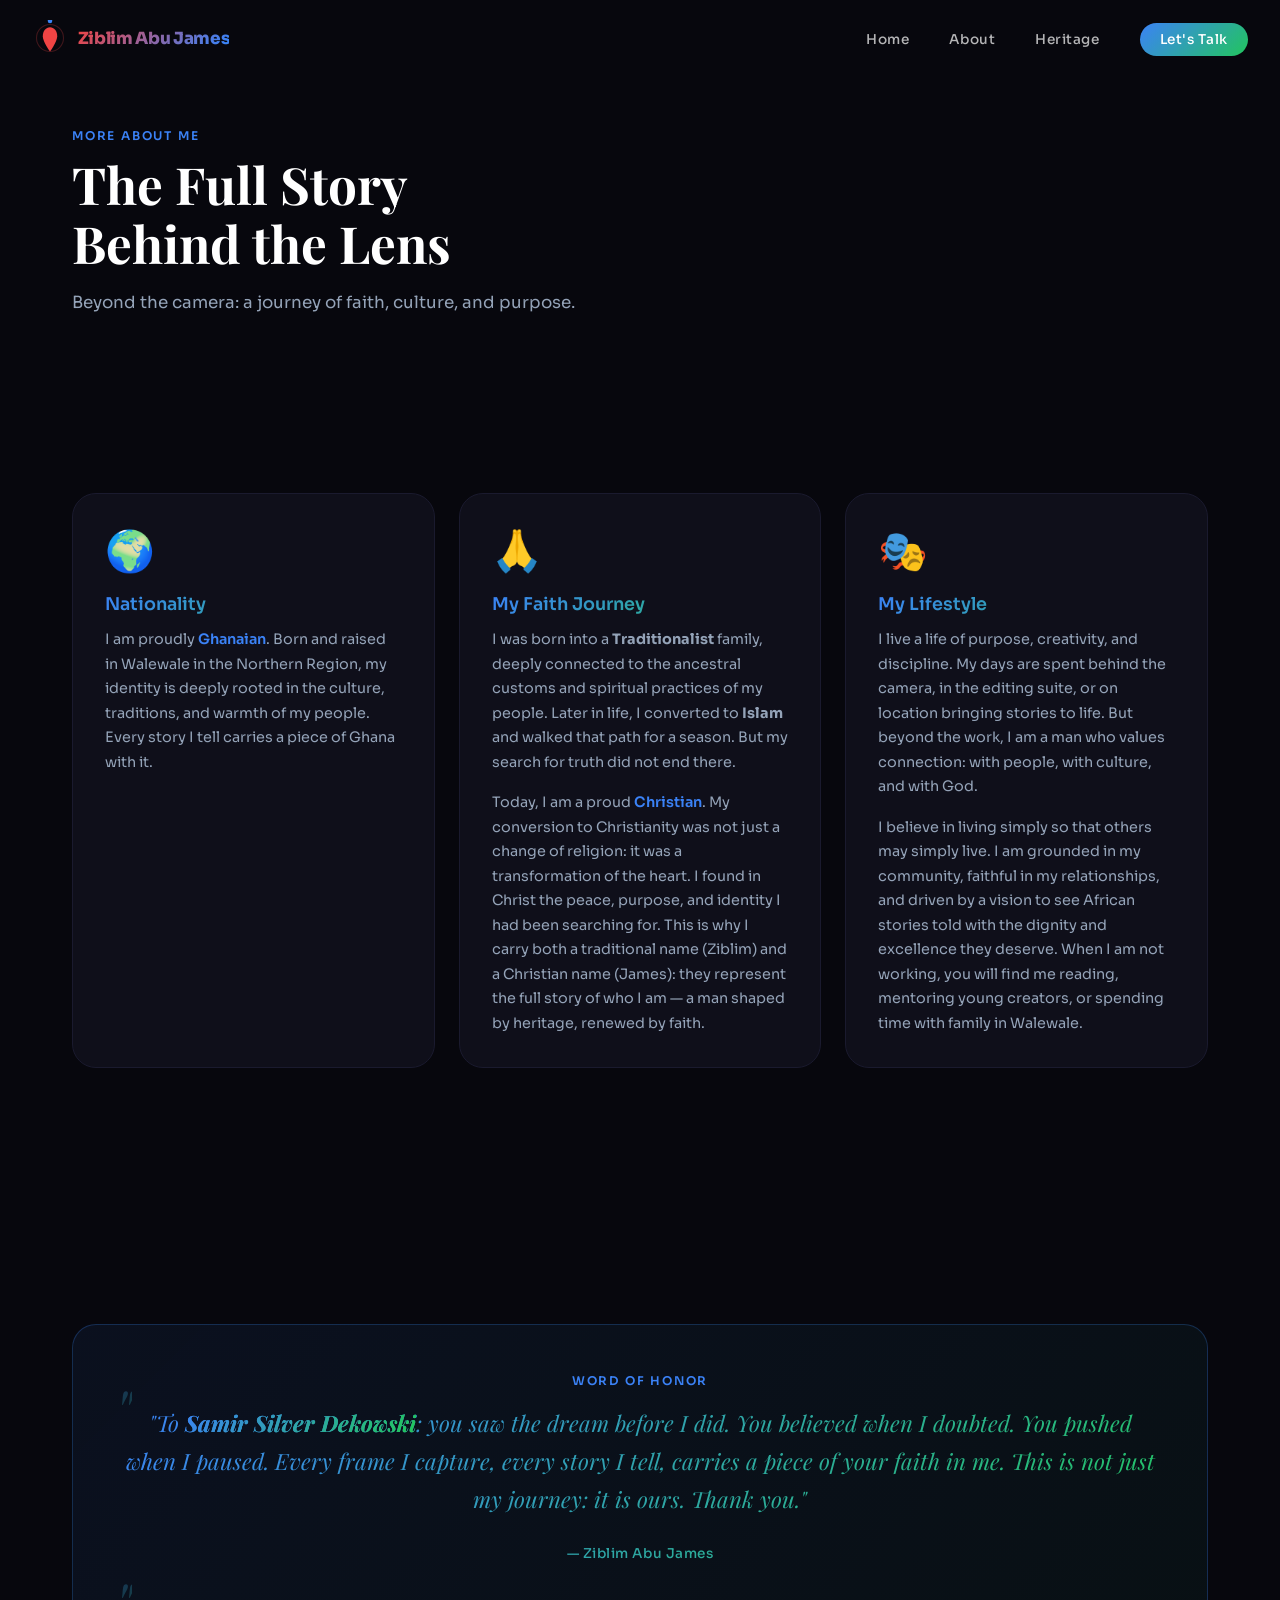
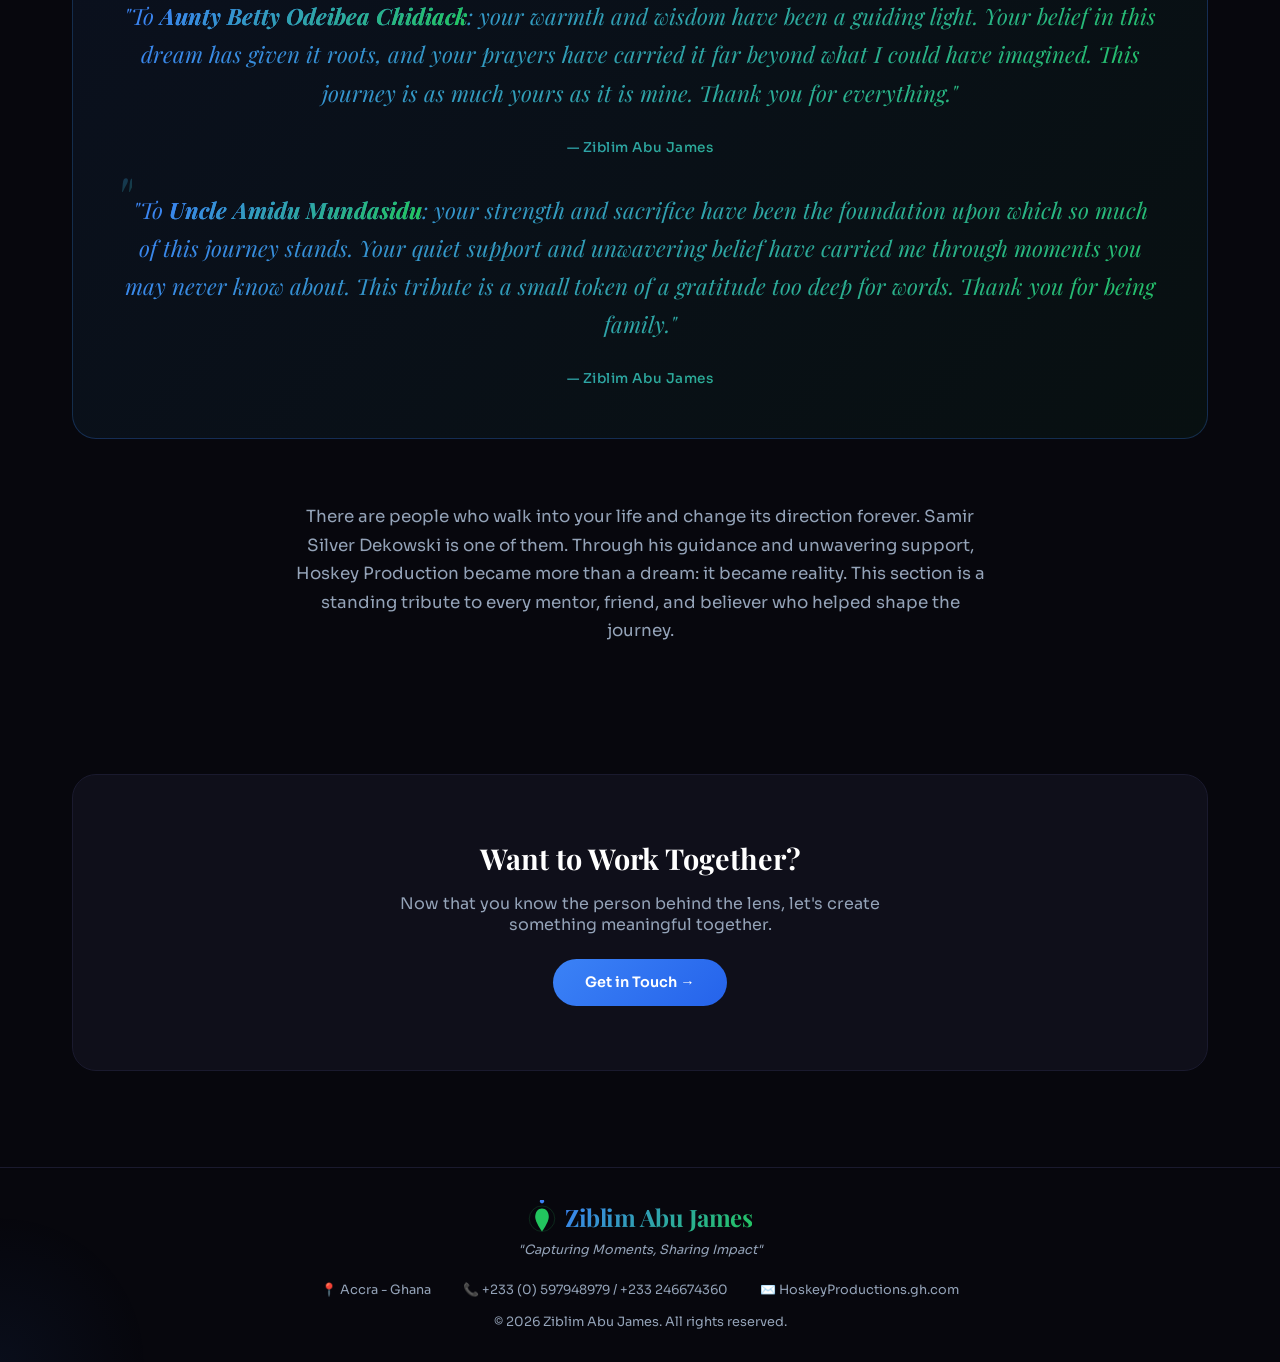
==== commit bef89bec: "Add second phone number +233 246674360" ====
--- a/about.html
+++ b/about.html
@@ -180,7 +180,7 @@
         <p style="font-style:italic;color:var(--text-muted);margin-bottom:1.5rem">"Capturing Moments, Sharing Impact"</p>
         <p style="display:flex;justify-content:center;gap:2rem;flex-wrap:wrap;margin-bottom:1rem">
           <span>📍 Accra - Ghana</span>
-          <span>📞 +233 (0) 597948979</span>
+          <span>📞 +233 (0) 597948979 / +233 246674360</span>
           <span>✉️ HoskeyProductions.gh.com</span>
         </p>
         <p>© 2026 Ziblim Abu James. All rights reserved.</p>
